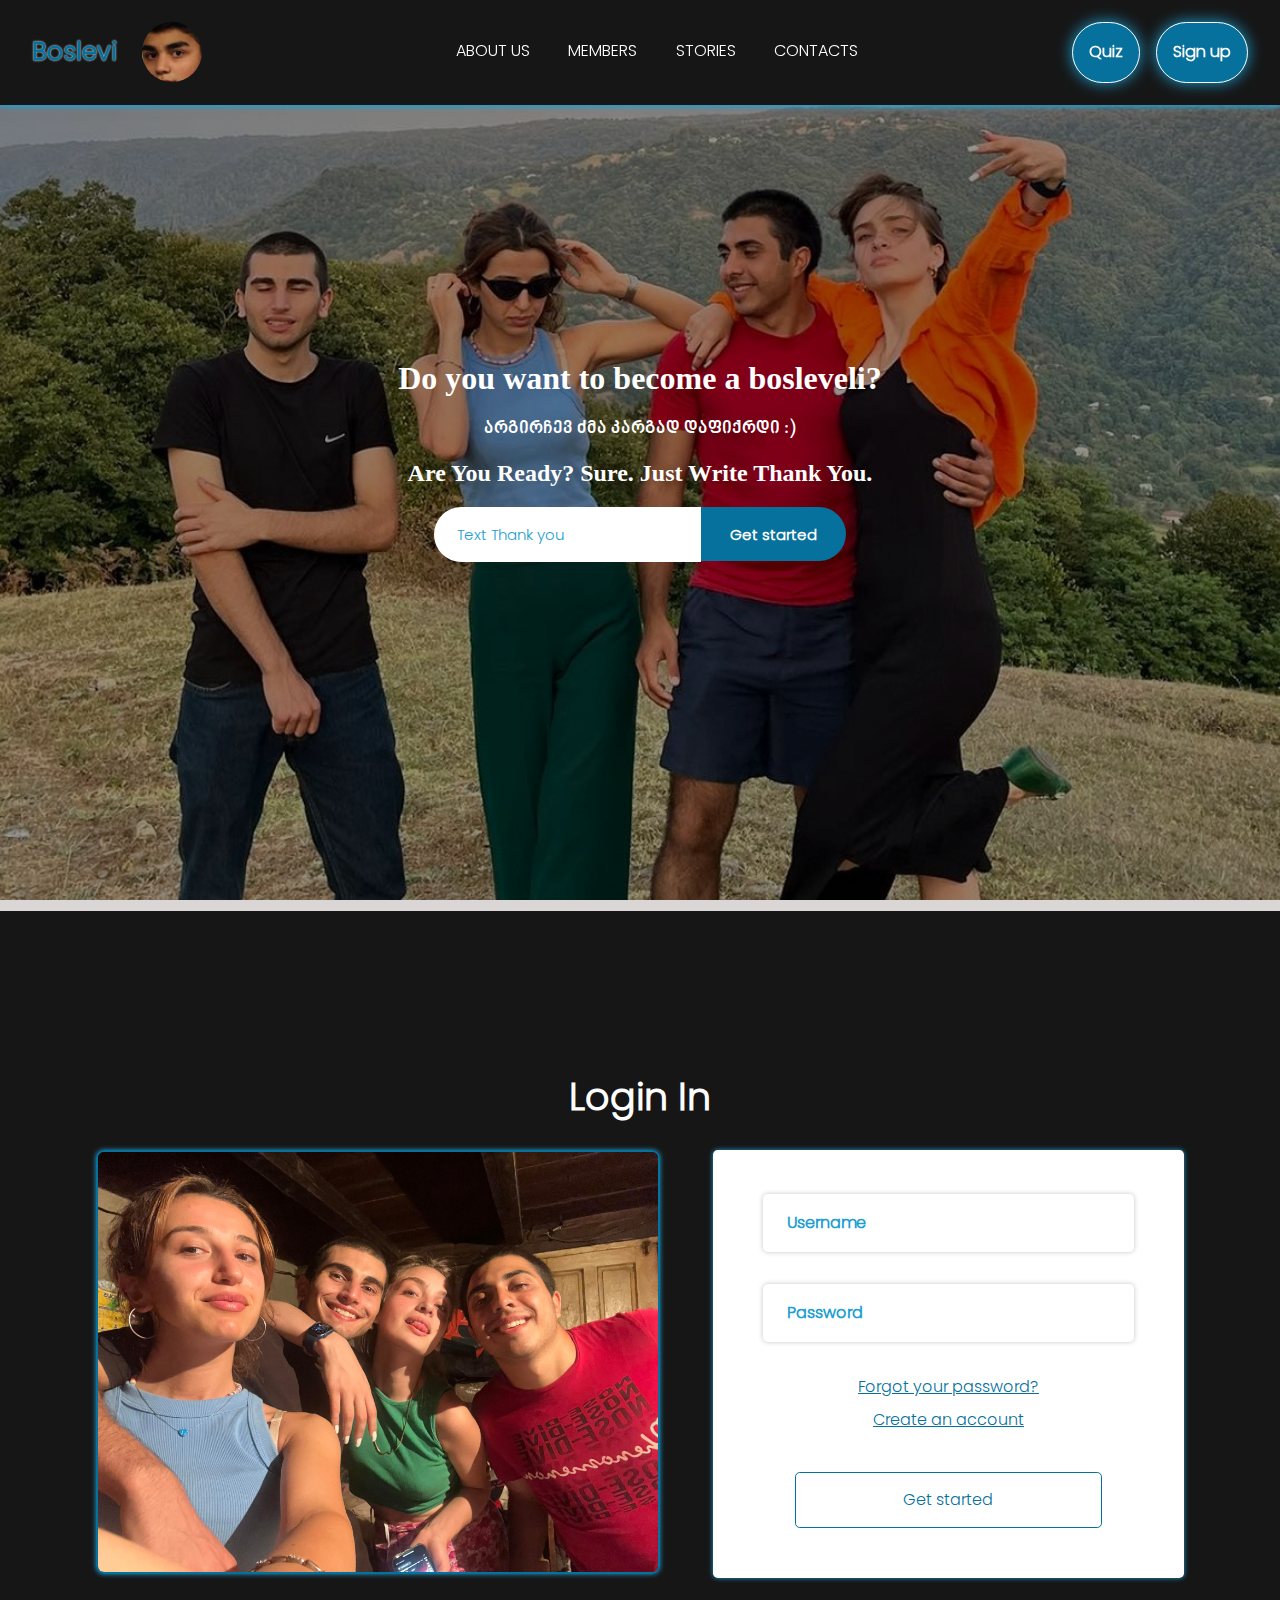
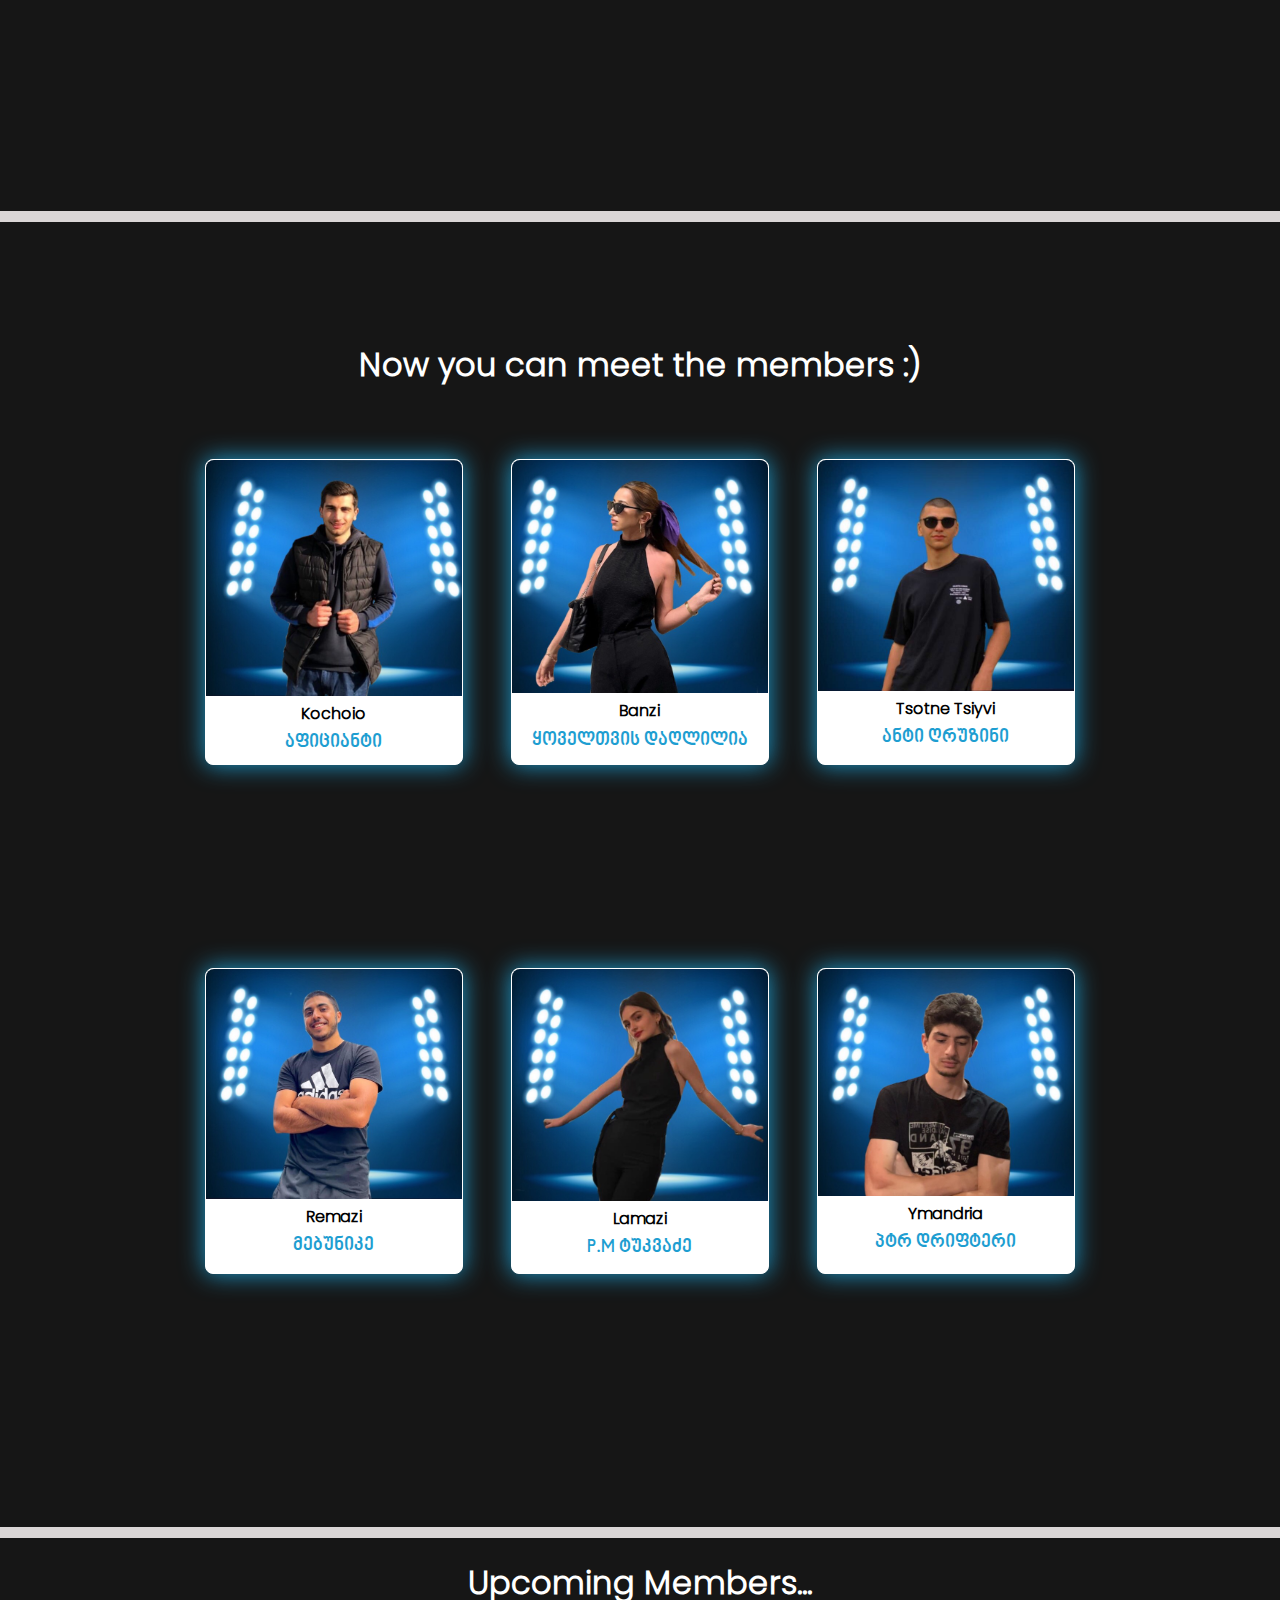
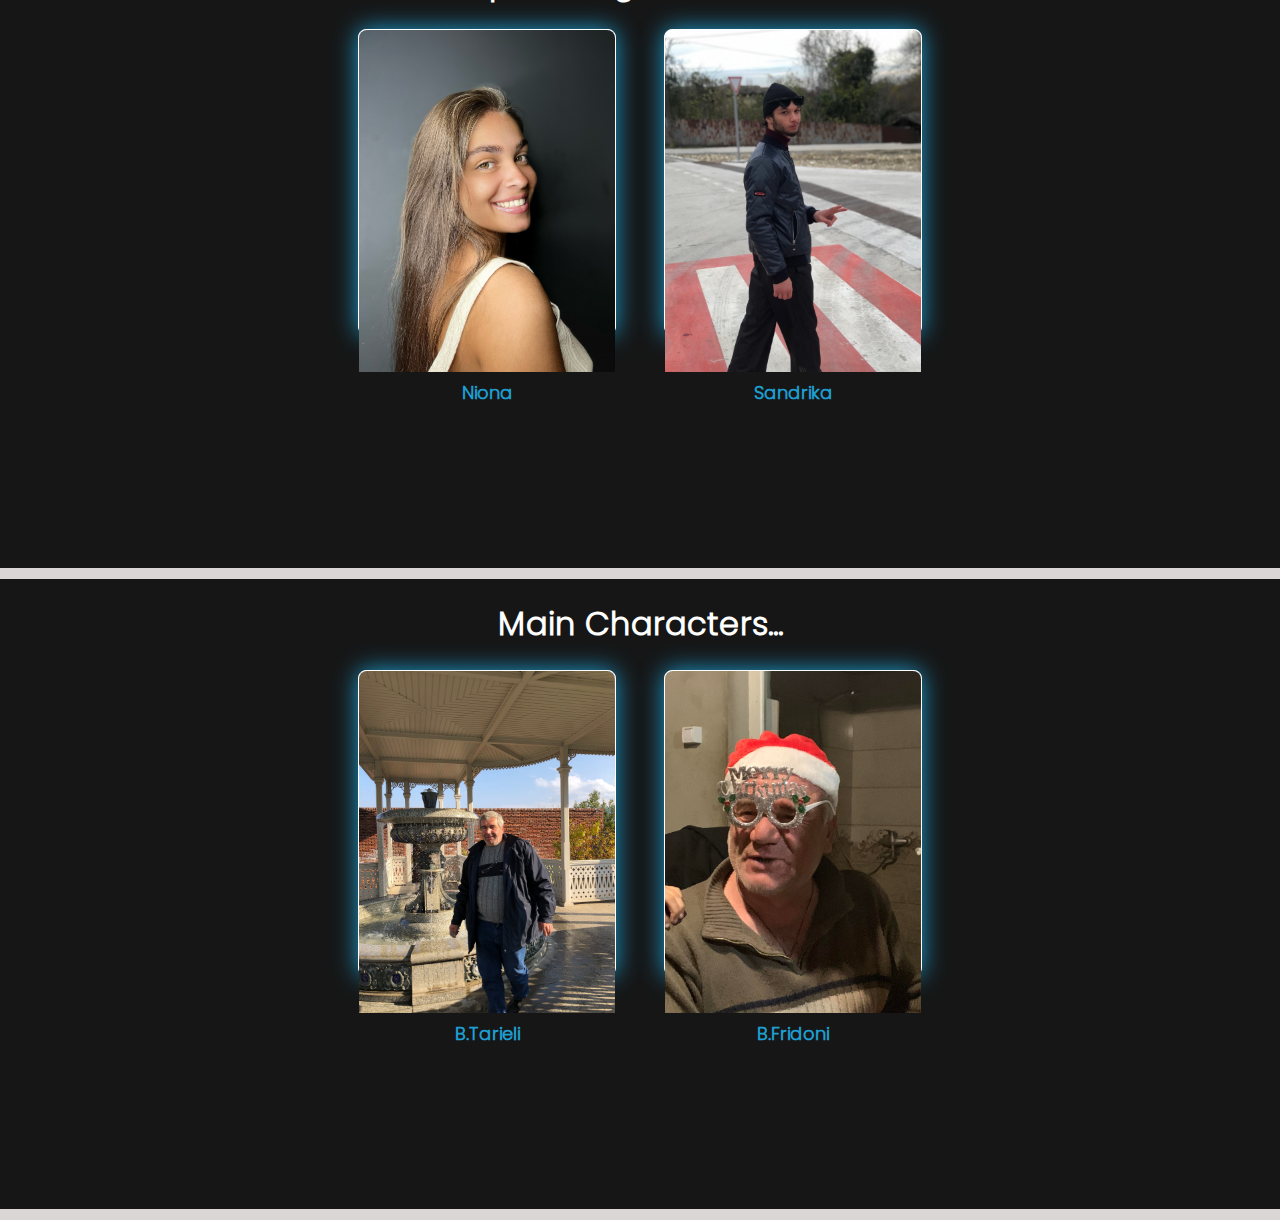
==== index.html @ 9d0d6e37 "Rename main-page.html to index.html" ====
<!DOCTYPE html>
<html lang="en">
<head>
    <meta charset="UTF-8">
    <meta http-equiv="X-UA-Compatible" content="IE=edge">
    <meta name="viewport" content="width=device-width, initial-scale=1.0">
    <title>Document</title>
    <link rel="stylesheet" href="main-page.css">
    <link rel="stylesheet" href="registration.css">
    <link rel="stylesheet" href="information.css">
    <link rel="stylesheet" href="upcoming.css">
    <script defer src="hamburger.js"></script>
</head>
<body>
    <main>
        <header>
            <div class="header-main">
                <div class="left-side">
                    <a href="main-page.html">
                    <h4>Boslevi</h4>
                    </a>
                    <img src="images/conte.jpg" alt="">
                </div>
                <div class="hamburger">
                    <div class="line"></div>
                    <div class="line"></div>
                    <div class="line"></div>
                </div>
                <div class="middle-side">
                    <ul><li><a href="" class="active">About us</a></li>
                        <li><a href="">Members</a></li>
                        <li><a href="">Stories</a></li>
                        <li><a href="">Contacts</a></li>
                    </ul>
                </div>
                <div class="right-side">
                    <a href="quiz.html" id="first-a">Quiz</a>
                    <a href="signup.html">Sign up</a>
                </div>
            </div>
        </header>
        <div class="center-text-container">
            <div class="c-t-c">
            <h1>Do you want to become a bosleveli?</h1>
            <p>არგირჩევ ძმა კარგად დაფიქრდი :)</p>
            <h2>Are You Ready? Sure. Just Write Thank You. </h2>
            <div class="inputs">
                <input type="text" placeholder="Text Thank you">
                <button>Get started</button>
            </div>
            </div>
        </div>
    </main>

    <div class="registration">
        <h1>Login In</h1>
        <div class="registration-main">
            <div class="reg-left-sec">
                 <img src="images/ბსლვ1.jpg" alt="">
            </div>
            <div class="reg-right-sec">
                <input type="text" placeholder="Username">
                <input type="password" placeholder="Password">
                <a href="">Forgot your password?</a>
                <a href="">Create an account</a>
                <button>Get started</button>
            </div>
        </div>
    </div>

    <div class="information">
        <div class="inf-mn">
            <h1>Now you can meet the members :)</h1>
       <div class="info-main">
        <a href="beka.html">
        <div class="info-card">
            <img src="images/bekacover.jpg" alt="">
            <div class="card-texts">
            <p>Kochoio</p>
            <h3>აფიციანტი</h3>
            </div>
        </div>
    </a>
        <a href="ana.html">
        <div class="info-card">
            <img src="images/anacover.jpg" alt="">
            <div class="card-texts">
            <p>Banzi</p>
            <h3>ყოველთვის დაღლილია</h3>
            </div>
        </div>
    </a>
    <a href="cotne.html">
        <div class="info-card">
            <img src="images/ცოტნე.jpg" alt="">
            <div class="card-texts">
            <p>Tsotne Tsiyvi</p>
            <h3>ანტი ღრუზინი</h3>
            </div>
        </div>
        </a>
        <a href="rezo.html">
        <div class="info-card">
            <img src="images/mariamcover (2).jpg" alt="">
            <div class="card-texts">
            <p>Remazi</p>
            <h3>მებუნიკე</h3>
            </div>
        </div>
        </a>
        <a href="maro.html">
        <div class="info-card">
            <img src="images/mariamcover (1).jpg" alt="">
            <div class="card-texts">
            <p>Lamazi</p>
            <h3>P.M ტუკვაძე</h3>
            </div>
        </div>
        </a>
        <a href="me.html">
        <div class="info-card">
            <img src="images/mecover.jpg" alt="">
            <div class="card-texts">
            <p>Ymandria</p>
            <h3>პტრ დრიფტერი</h3>
            </div>
        </div>
        </a>
        </div>
       </div> 
    </div>

    <div class="upcoming-members">
        <div class="upcoming-main">
            <h1>Upcoming Members...</h1>
            <div class="upcoming-cards-main">
            <div class="upcoming-card ">
                <img src="images/nonacover.jpg" alt="">
                <div class="upcoming-texts">
                <p>Niona</p>
                </div>
            </div>
            <div class="upcoming-card ">
                <img src="images/sandrikacover.jpg" alt="">
                <div class="upcoming-texts">
                <p>Sandrika</p>
                </div>
            </div>
            </div>
        </div>
    </div>
    
    <div class="upcoming-members">
        <div class="upcoming-main">
            <h1>Main Characters...</h1>
            <div class="upcoming-cards-main">
            <div class="upcoming-card ">
                <img src="images/tarielcover.jpg" alt="">
                <div class="upcoming-texts">
                <p>B.Tarieli</p>
                </div>
            </div>
            <div class="upcoming-card ">
                <img src="images/ფრიდონი.jpg" alt="">
                <div class="upcoming-texts">
                <p>B.Fridoni</p>
                </div>
            </div>
            </div>
        </div>
    </div>

</body>
</html>
---- main-page.css ----
@font-face {
    font-family: Kartuli;
    src: url(bpg_nino_mtavruli_bold.ttf);
}
@font-face {
    font-family: Poppins;
    src: url(poppins/Poppins-Light.ttf);
}

body{
    margin: 0;
    padding: 0;
}
/* header */
header{
    width: 100%;
    display: flex;
    justify-content: center;
    align-items: center;
    font-family: Poppins;
    position: fixed;
    z-index: 3;
    background-color: rgb(22, 22, 22);
    box-shadow: 0 2px 5px rgb(30, 158, 209);
}
header a{
    text-decoration: none;
}
main{
    width: 100%;
    height: 100vh;
    background-image: url(images/ბსლვ.jpg);
    background-size: 100%;
    position: relative;
    border-bottom: 0.7em solid rgb(218, 214, 214);
}
main::after{
    content: "";
    width: 100%;
    position: absolute;
    height: 100vh;
    z-index: 1;
    background-color: rgba(0, 0, 0, 0.4);
}
.header-main{
    width: 95%;
    display: flex;
    justify-content: space-between;
    align-items: center;
    font-family: Poppins;
}
.left-side{
    display: flex;
    align-items: center;
}
.left-side img{
    width: 60px;
    height: 60px;
    object-fit: cover;
    border-radius: 40px;
}
.left-side h4{
    font-size: 25px;
    margin-right: 1em;
    text-shadow: 0 0 2px white;
    color: rgb(5, 113, 156);
}
.hamburger{
    display: none;
}

.middle-side a{
    color: white;
    font-size: 16px;
    text-transform: uppercase;
}
.middle-side ul{
    display: flex;
    justify-content: center;
} 
.middle-side ul li{
    list-style: none;
    text-align: center;
    transition: 0.2s;
    padding: 1.2em;
}

.middle-side a::after{
    content: "";
    width: 0%;
    margin: auto;
    display: block;
    height: 2px;
    background:white;
    border-bottom: 1px solid white;
    transition: 0.5s;
}
.middle-side a:hover::after{
    width: 100%;
}
.right-side{
    display: flex;
    align-items: center;
    justify-content: space-between;
}
.right-side a{
    text-decoration: none;
    padding: 1em ;
    border-radius: 3em;
    background:rgb(5, 113, 156);
    color: white;
    font-weight: bold;
    box-shadow: 0 0 15px rgb(30, 158, 209); 
    border: 1px solid white;
}
.right-side a::after{
    content: '';
    width: 0%;
    margin: auto;
    display: block;
    height: 2px;
    background: white;
    transition: 0.5s;
}
.right-side a:hover::after{
    width: 100%;
}
#first-a{
   margin-right: 1em; 
}
@media only screen and (max-width: 932px){
    .hamburger{
        display: block;
        cursor: pointer;
    }
    .hamburger .line{
        width: 30px;
        height: 3px;
        background: white;
        margin: 6px 0;
    }
    .middle-side{
        height: 0;
        position: absolute;
        top: 90px;
        left: 0;
        right: 0;
        width: 100vw;
        background: rgb(22, 22, 22);
        display: flex;
        justify-content: center;
        overflow: hidden;
        transition: 0.5s;
    }
    .middle-side.active{
        height: 450px;
    }
    .middle-side ul{
        display: block;
        width: fit-content;
        text-align: center;
        transition: 0.5s;
        margin-left: -40px;
        margin-top: 60px;
    }
    .right-side{
        display: none;
    }
}
/* center text */
.center-text-container{
    position: absolute;
    width: 100%;
    height: 100%;
    display: flex;
    align-items: center;
    justify-content: center;
    font-family: Poppins;
    color: white;
    z-index: 2;
}
.c-t-c{
    text-align: center;
    font-family: cursive;
    color: white;
}
.c-t-c p{
    font-family: Kartuli;
    font-size: 18px;
}
.inputs{
    width: 100%;
    display: flex;
    justify-content: center;
    align-items: center;
}
.inputs input{
    width: 50%;
    padding-left: 1.5em;
    height: 3.5em;
    border: none;
    border-top-left-radius: 3em;
    border-bottom-left-radius: 3em;
    font-size: 15px;
    font-family: Poppins;
    color: black;
}
.inputs button{
    width: 30%;
    height: 3.6em;
    border: none;
    font-size: 15px;
    background-color: rgb(5, 113, 156);
    font-weight: bold;
    color: white;
    font-family: Poppins;
    border-top-right-radius: 3em;
    border-bottom-right-radius: 3em;
    cursor: pointer;
    transition: 0.5s;
}

.inputs button:hover{
    background-color: rgb(22, 91, 240);
}
.inputs button:active{
    background: white;
    color:rgb(5, 113, 156);
    transition: 0.3s;
}
@media (max-width: 384px){
    .right-side a{
        padding: 0.8em;
        font-size: 14px;
    }
    .left-side img{
        width: 50px;
        height: 50px;
    }
}
@media (max-width: 344px){
    .right-side a{
        padding: 0.7em;
        font-size: 12px;
    }
    .left-side img{
        width: 40px;
        height: 40px;
    }
}
---- registration.css ----
.registration{
    width: 100%;
    height: 100vh;
    display: flex;
    flex-wrap: wrap;
    justify-content: center;
    flex-direction: column;
    align-items: center;
    background: rgb(22, 22, 22);
    border-bottom: 0.7em solid rgb(218, 214, 214);
}
.registration-main{
    width: 85%;
    display: flex;
    justify-content: space-between;
}
.registration h1{
    text-align:center;
    font-family: Poppins;
    color: white;
    font-size: 38px;
    margin-top: -2em;
}
.reg-left-sec{
    width: 35em;
}
.reg-left-sec img{
     width: 100%;
     object-fit: cover;
     border-radius: 0.5em;
     border: 2px solid rgb(5, 113, 156);
     box-shadow: 0 0 5px rgb(30, 158, 209);
}
.reg-right-sec{
    width: 24em;
    padding: 4%;
    background-color: white;
    text-align: center;
    border-radius: 0.3em;
    box-shadow: 0 0 5px rgb(30, 158, 209);
}
.reg-right-sec input{
    width: 90%;
    padding-left: 1.5em;
    margin-bottom: 2em;
    height: 3.5em;
    font-size: 16px;
    font-family: Poppins;
    font-weight: bold;
    border: none;
    border-radius: 0.3em;
    box-shadow: 0 0 5px rgba(65, 64, 64, 0.3);
}
::placeholder{
    color:rgb(30, 158, 209);
}
.reg-right-sec a{
    display: block;
    margin-bottom: 0.5em;
    font-size: 16px;
    font-family: Poppins;
    color: rgb(5, 113, 156);
}
.reg-right-sec button{
    margin-top: 2em;
    width: 80%;
    font-size: 16px;
    font-family: Poppins;
    color: rgb(5, 113, 156);
    background-color: white;
    border: 1px solid rgb(5, 113, 156);
    height: 3.5em;
    border-radius: 0.3em;
    cursor: pointer;
    transition: 0.8s;
}
.reg-right-sec button:hover{
    color: white;
    border: none;
    background-color: rgb(5, 113, 156);
    font-weight: bold;
}
.reg-right-sec button:active{
    background-color: white;
    color: rgb(5, 113, 156);
    border: 1px solid rgb(5, 113, 156);
    transition: 0.4s;
}
@media (max-width: 1250px){
    .registration-main{
        display: flex;
        flex-direction: column;
        justify-content: center;
        align-items: center;
    }
    .reg-left-sec{
        width: 23em;
        margin-bottom: 3em;
    }
    .registration{
        height: 140vh;
    }
    .reg-right-sec{
        width: 21em;
    }
}
@media (max-width: 390px) {
    .reg-left-sec{
        width: 21em;
        margin-bottom: 3em;
    }
    .reg-right-sec{
        width: 19em;
    }
}
---- information.css ----
.information{
    width: 100%;
    margin: 0;
    font-family: Poppins;
    height: 145vh;
    background: rgb(22, 22, 22);
    display: flex;
    justify-content: center;
    align-items: center;
    border-bottom: 0.7em solid rgb(218, 214, 214);
}
.info-main{
    width: 100%;
    display: grid;
    grid-template-columns: 0.2fr 0.2fr 0.2fr;
    column-gap: 3em;
    row-gap: 3em;
    justify-content: center;
    height: 100%;
    margin-top: 3em;
}
.inf-mn{
    width: 100%;
    height: 85%;
    display: flex;
    justify-content: center;
    flex-direction: column;
}
.inf-mn h1{
    text-align: center;
    color: white;
}
.info-main a{
    text-decoration: none;
}
.info-main a::after{
    content: '';
    width: 0%;
    margin-top: 0.5em;
    display: block;
    height: 5px;
    background: rgb(30, 158, 209);
    border-radius: 0.3em;
    transition: 0.5s;
}
.info-main a:hover::after{
    width: 100%;
}
.info-card{
    width: 16em;
    height: 19em;
    background-color: white;
    display: flex;
    flex-wrap: wrap;
    justify-content: center;
    text-align: center;
    border-radius: 0.5em;
    box-shadow: 0 0 25px rgb(30, 158, 209); 
    border: 1px solid white;
}
.info-card img{
    width: 100%;
    object-fit: cover;
    border-top-left-radius: 0.5em;
    border-top-right-radius: 0.5em;
}
.info-card p{
    margin: 0;
    margin-top: 0.3em;
    font-weight: bolder;
    color: black;
}
.info-card h3{
    margin: 0;
    margin-top: 0.3em;
    font-family: Kartuli;
    color: rgb(30, 158, 209); 
}
.card-texts{
    width: 90%;

}
@media (max-width: 1000px){
    .info-main{
        grid-template-columns: 0.2fr 0.2fr;
    }
    .information{
        height: 190vh;
    }
}
@media (max-width: 631px){
    .info-main{
        grid-template-columns: 0.2fr ;
    }
    .information{
        height: 390vh;
    }
}
@media (max-width: 375px){
    .info-card{
        width: 14em;
        height: 17em;
    }
    .information{
        height: 340vh;
    }
}
@media (max-width: 344px){
    .info-card{
        width: 12em;
        height: 15em;
    }
    .information{
        height: 310vh;
    }
}
---- upcoming.css ----
.upcoming-members{
    width: 100%;
    height: 70vh;
    display: flex;
    justify-content: center;
    align-items: center;
    font-family: Poppins;
    background: rgb(22, 22, 22);
    border-bottom: 0.7em solid rgb(218, 214, 214);
}
.upcoming-main{
    width:80%;
    height: 100%;
    text-align: center;
    color: white;
}
.upcoming-card{
    width: 16em;
    height: 19em;
    background-color: white;
    text-align: center;
    border-radius: 0.5em;
    box-shadow: 0 0 25px rgb(30, 158, 209); 
    border: 1px solid white;
    cursor: pointer;
}
.upcoming-card::after{
    content: '';
    width: 0%;
    margin-top: 1.8em;
    display: block;
    height: 5px;
    background: rgb(30, 158, 209);
    border-radius: 0.3em;
    transition: 0.5s;
}
.upcoming-card:hover::after{
    width:100%;
}
.upcoming-card img{
    width: 100%;
    height: 38vh;
    object-fit: cover;
    border-top-left-radius: 0.5em;
    border-top-right-radius: 0.5em;
}
.upcoming-cards-main{
    width: 100%;
    height: 80%;
    display: flex;
    justify-content: center;
    flex-wrap: wrap;
    gap: 3em;
}
.upcoming-texts p{
    margin: 0;
    color: rgb(30, 158, 209);
    font-weight: bold;
    font-size: 18px;
}
@media (max-width:721px){
    .upcoming-members{
        height: 140vh;
    }
    .upcoming-cards-main{
        gap: 2em;
    }
}
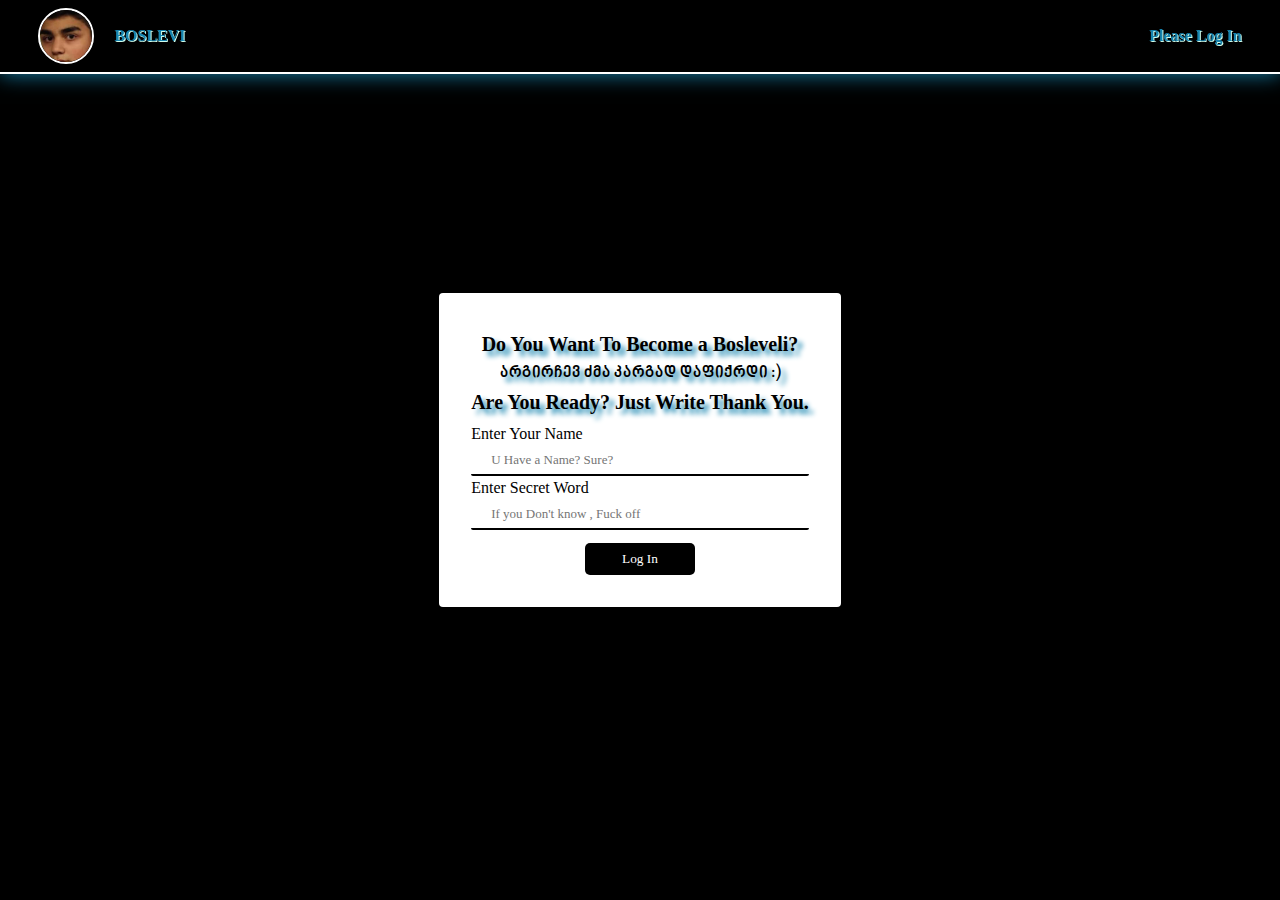
==== commit 744a8e94: "Add files via upload" ====
--- a/index.html
+++ b/index.html
@@ -2,173 +2,135 @@
 <html lang="en">
 <head>
     <meta charset="UTF-8">
-    <meta http-equiv="X-UA-Compatible" content="IE=edge">
     <meta name="viewport" content="width=device-width, initial-scale=1.0">
     <title>Document</title>
-    <link rel="stylesheet" href="main-page.css">
-    <link rel="stylesheet" href="registration.css">
-    <link rel="stylesheet" href="information.css">
-    <link rel="stylesheet" href="upcoming.css">
-    <script defer src="hamburger.js"></script>
+    <link rel="stylesheet" href="header.css">
+    <style>
+        *{
+            margin: 0;
+            padding: 0;
+            box-sizing: 0;
+        }
+        @import url('https://fonts.googleapis.com/css2?family=Tektur:wght@500&display=swap');
+        @font-face {
+              font-family: Kartuli;
+             src: url(bpg_nino_mtavruli_bold.ttf);
+        }
+        .form-text{
+            display: flex;
+            flex-direction: column;
+            justify-content: center;
+            align-items: center;
+        }
+        .form-text h1{
+            color: black;
+            font-family: 'Tektur', cursive;
+            font-size: 20px;
+            margin: 0.4em 0;
+        }
+        .form-text p{
+            color: black;
+            font-size: 16px;
+            font-family: Kartuli;
+        }
+        .form-text h1,p{
+            text-shadow: 5px 5px 5px var(--blue--light);
+        }
+        body{
+            display: flex;
+            align-items: center;
+            justify-content: center;
+            height: 100vh;
+            width: 100%;
+            background-color: black;
+        }
+        form{
+            padding: 2em;
+            background-color: white;
+            box-shadow: 0 5px 45px black;
+            border-radius: 4px;
+
+        }
+        .text-one,.word-error{
+            font-family: 'Tektur', cursive;
+            border: 1px solid red;
+            background-color: rgba(255, 0, 0, 0.1);
+            text-align: center;
+            color: red;
+            margin: 0.4em 0;
+            display: none;
+        }
+        input{
+            outline: none;
+            width: 100%;
+            height: 2.3em;
+            border-radius: 2px;
+            border: 1px solid silver;
+            padding-left: 20px;
+            font-size: 13px;
+            font-family: 'tektur', cursive;
+            background-color: white;
+            border: none;
+            border-bottom: 2px solid black;
+        }
+        header{
+            border-bottom: 2px solid white;
+            box-shadow: 0 0 20px var(--blue--light);
+        }
+        .font{
+            font-family: 'Tektur', cursive;
+            margin: 0.2em 0;
+        }
+        button{
+            margin: 1em auto 0 auto;
+            width: 110px;
+            display: block;
+            height: 2.4em;
+            border: none;
+            background-color: black;
+            color: white;
+            font-family: 'Tektur', cursive;
+            border-radius: 5px;
+            cursor: pointer;
+            transition: 0.5s;
+        }
+        button:hover{
+            background-color: white;
+            color: black;
+            border: 2px solid black;
+        }
+        button:active{
+            background-color: black;
+            color: white;
+            transition: 0.1s;
+        }
+    </style>
 </head>
 <body>
-    <main>
-        <header>
-            <div class="header-main">
-                <div class="left-side">
-                    <a href="main-page.html">
-                    <h4>Boslevi</h4>
-                    </a>
-                    <img src="images/conte.jpg" alt="">
-                </div>
-                <div class="hamburger">
-                    <div class="line"></div>
-                    <div class="line"></div>
-                    <div class="line"></div>
-                </div>
-                <div class="middle-side">
-                    <ul><li><a href="" class="active">About us</a></li>
-                        <li><a href="">Members</a></li>
-                        <li><a href="">Stories</a></li>
-                        <li><a href="">Contacts</a></li>
-                    </ul>
-                </div>
-                <div class="right-side">
-                    <a href="quiz.html" id="first-a">Quiz</a>
-                    <a href="signup.html">Sign up</a>
-                </div>
-            </div>
-        </header>
-        <div class="center-text-container">
-            <div class="c-t-c">
-            <h1>Do you want to become a bosleveli?</h1>
+    <header id="header">
+        <div class="header-left">
+            <img src="images/conte.jpg" alt="">
+            <p class="header-logo-text">BOSLEVI</p>
+        </div>
+       <div class="header-right">
+        <p>Please Log In</p>
+       </div>
+    </header>
+
+    <form  method="Post" action="main.html" name="form" onsubmit="return validate();">
+        <div class="form-text">
+            <h1>Do You Want To Become a Bosleveli?</h1>
             <p>არგირჩევ ძმა კარგად დაფიქრდი :)</p>
-            <h2>Are You Ready? Sure. Just Write Thank You. </h2>
-            <div class="inputs">
-                <input type="text" placeholder="Text Thank you">
-                <button>Get started</button>
-            </div>
-            </div>
+            <h1>Are You Ready?  Just Write Thank You.</h1>
         </div>
-    </main>
-
-    <div class="registration">
-        <h1>Login In</h1>
-        <div class="registration-main">
-            <div class="reg-left-sec">
-                 <img src="images/ბსლვ1.jpg" alt="">
-            </div>
-            <div class="reg-right-sec">
-                <input type="text" placeholder="Username">
-                <input type="password" placeholder="Password">
-                <a href="">Forgot your password?</a>
-                <a href="">Create an account</a>
-                <button>Get started</button>
-            </div>
-        </div>
-    </div>
-
-    <div class="information">
-        <div class="inf-mn">
-            <h1>Now you can meet the members :)</h1>
-       <div class="info-main">
-        <a href="beka.html">
-        <div class="info-card">
-            <img src="images/bekacover.jpg" alt="">
-            <div class="card-texts">
-            <p>Kochoio</p>
-            <h3>აფიციანტი</h3>
-            </div>
-        </div>
-    </a>
-        <a href="ana.html">
-        <div class="info-card">
-            <img src="images/anacover.jpg" alt="">
-            <div class="card-texts">
-            <p>Banzi</p>
-            <h3>ყოველთვის დაღლილია</h3>
-            </div>
-        </div>
-    </a>
-    <a href="cotne.html">
-        <div class="info-card">
-            <img src="images/ცოტნე.jpg" alt="">
-            <div class="card-texts">
-            <p>Tsotne Tsiyvi</p>
-            <h3>ანტი ღრუზინი</h3>
-            </div>
-        </div>
-        </a>
-        <a href="rezo.html">
-        <div class="info-card">
-            <img src="images/mariamcover (2).jpg" alt="">
-            <div class="card-texts">
-            <p>Remazi</p>
-            <h3>მებუნიკე</h3>
-            </div>
-        </div>
-        </a>
-        <a href="maro.html">
-        <div class="info-card">
-            <img src="images/mariamcover (1).jpg" alt="">
-            <div class="card-texts">
-            <p>Lamazi</p>
-            <h3>P.M ტუკვაძე</h3>
-            </div>
-        </div>
-        </a>
-        <a href="me.html">
-        <div class="info-card">
-            <img src="images/mecover.jpg" alt="">
-            <div class="card-texts">
-            <p>Ymandria</p>
-            <h3>პტრ დრიფტერი</h3>
-            </div>
-        </div>
-        </a>
-        </div>
-       </div> 
-    </div>
-
-    <div class="upcoming-members">
-        <div class="upcoming-main">
-            <h1>Upcoming Members...</h1>
-            <div class="upcoming-cards-main">
-            <div class="upcoming-card ">
-                <img src="images/nonacover.jpg" alt="">
-                <div class="upcoming-texts">
-                <p>Niona</p>
-                </div>
-            </div>
-            <div class="upcoming-card ">
-                <img src="images/sandrikacover.jpg" alt="">
-                <div class="upcoming-texts">
-                <p>Sandrika</p>
-                </div>
-            </div>
-            </div>
-        </div>
-    </div>
-    
-    <div class="upcoming-members">
-        <div class="upcoming-main">
-            <h1>Main Characters...</h1>
-            <div class="upcoming-cards-main">
-            <div class="upcoming-card ">
-                <img src="images/tarielcover.jpg" alt="">
-                <div class="upcoming-texts">
-                <p>B.Tarieli</p>
-                </div>
-            </div>
-            <div class="upcoming-card ">
-                <img src="images/ფრიდონი.jpg" alt="">
-                <div class="upcoming-texts">
-                <p>B.Fridoni</p>
-                </div>
-            </div>
-            </div>
-        </div>
-    </div>
-
+        <div class="font ">Enter Your Name</div>
+        <input autocomplete="off" type="text" name="email" placeholder="U Have a Name? Sure?">
+        <div class='text-one' id="text-error">Please Type Correct Your Name</div>
+        <div class="font font2">Enter Secret Word</div>
+        <input type="text" name="pass" placeholder="If you Don't know , Fuck off">
+        <div class="word-error" id="word-error">Please Type Correct Your Word</div>
+        <button type="submit">Log In</button>
+    </form>
+    <script src="index.js"></script>
 </body>
-</html>
+</html>--- a/header.css
+++ b/header.css
@@ -0,0 +1,126 @@
+*{
+    margin: 0;
+    padding: 0;
+    box-sizing: border-box;
+    text-decoration: none;
+}
+body a{
+    text-decoration: none;
+}
+:root{
+    --blue--light: rgb(22, 132, 175);
+    --blue--black: rgb(2, 48, 66);
+    --background: rgb(35, 32, 32);
+}
+@import url('https://fonts.googleapis.com/css2?family=Tektur:wght@500&display=swap');
+header{
+    position: fixed;
+    top: 0;
+    left: 0;
+    width: 100%;
+    padding: 0.5em 3%;
+    color: var(--blue--light);
+    font-family: 'Tektur', cursive;
+    display: flex;
+    justify-content: space-between;
+    align-items: center;
+    z-index: 6;
+    transition: 0.8s;
+}
+#header.style{
+    box-shadow: 0 0 20px var(--blue--light);
+    border-bottom: 2px solid white;
+    background-color: rgb(35, 32, 32);
+}
+.header-left{
+    display: flex;
+    align-items: center;
+    gap: 20px;
+    cursor: pointer;
+}
+header a{
+    text-decoration: none;
+}
+header p{
+    font-size: 16px;
+    font-weight: bold;
+    text-shadow: 1px 1px 0 rgb(208, 254, 238);
+}
+header img{
+    width: 3.5em;
+    height: 3.5em;
+    object-fit: cover;
+    object-position: center;
+    border-radius: 50%;
+    border: 2px solid white;
+}
+.header-hamburger{
+    display: none;
+}
+.header-hamburger:hover{
+    .line{
+        transition: 0.5s;
+        background-color:rgb(21, 141, 215);
+    }
+}
+.header-hamburger:active{
+    .line{
+        color: white;
+        transition: 0.2s;
+    }
+    
+}
+.line{
+    width: 100%;
+    height: 2px;
+    background-color: white;
+    border-radius: 3px;
+}
+.header-right.active{
+    height: 400px;
+    opacity: 1;
+}
+.header-right{
+    z-index: 1;
+    display: flex;
+    
+}
+.header-right a{
+    text-decoration: none;
+    color: white;
+    padding: 0.6em 1em;
+    transition: 0.5s;
+}
+.header-right a:hover{
+    color: var(--blue--light);
+}
+.header-logo-text {
+    color: var(--blue--light);
+}
+@media (max-width: 670px){
+    .header-hamburger{
+        display: block;
+        width: 1.8em;
+        height: 1.2em;
+        display: flex;
+        flex-direction: column;
+        justify-content: space-between;
+        cursor: pointer;
+    }
+    .header-right{
+        flex-direction: column;
+        align-items: center;
+        gap: 20px;
+        justify-content: center;
+        position: absolute;
+        width: 300px;
+        top: 4.67em;
+        right: 0;
+        background-color: rgb(35, 32, 32);
+        height: 0;
+        border-bottom-left-radius: 3px;
+        transition: 0.5s;
+        overflow: hidden;
+        
+    }
+}